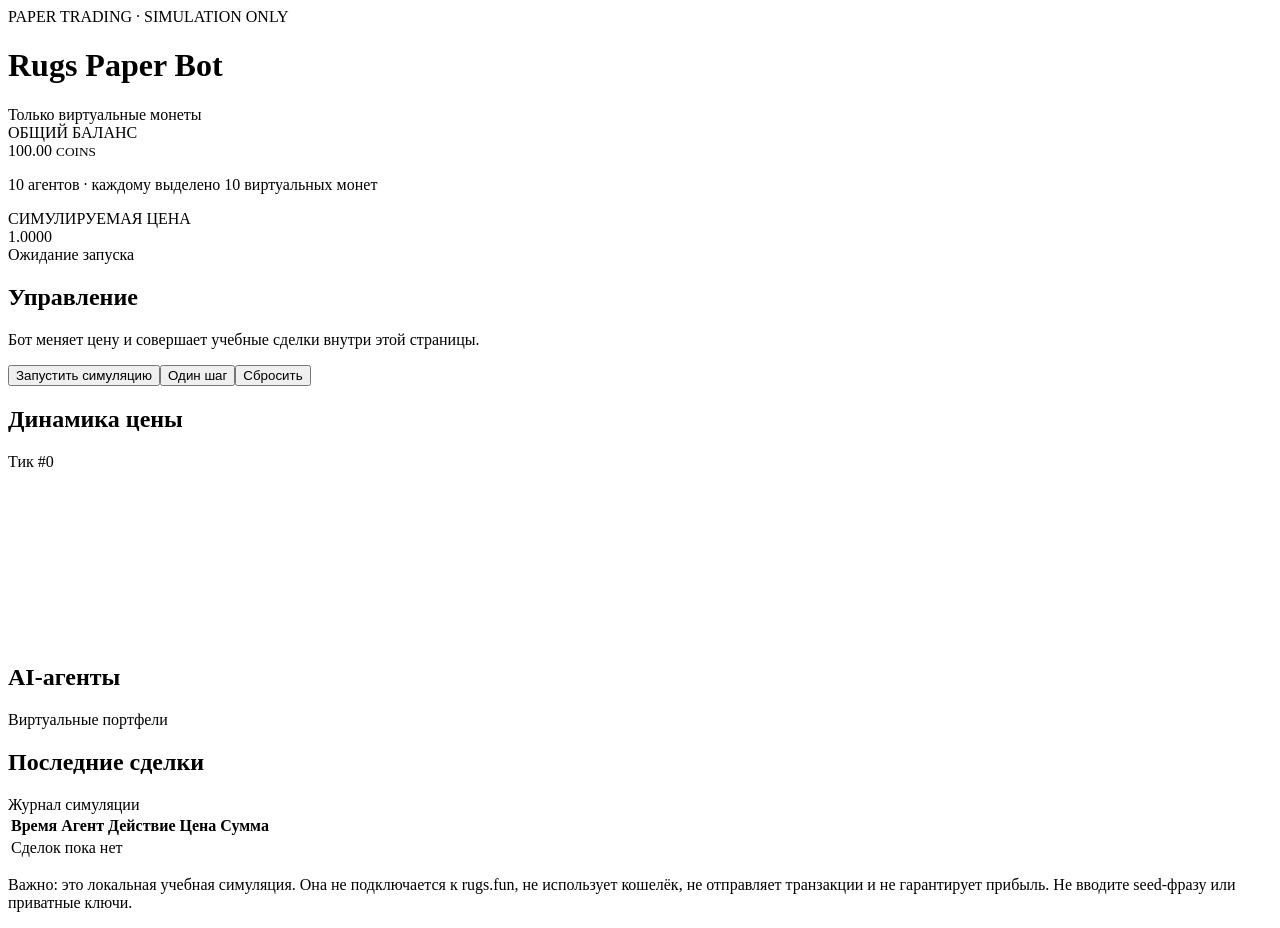
==== rugs-bot/index.html @ bd176bd0 "Add standalone Rugs paper bot interface" ====
<!doctype html>
<html lang="ru">
<head>
<meta charset="utf-8">
<meta name="viewport" content="width=device-width,initial-scale=1">
<meta name="theme-color" content="#10131b">
<title>Rugs Paper Bot — тестовый режим</title>
<link rel="stylesheet" href="style.css">
</head>
<body>
<header class="top">
  <div><div class="eyebrow">PAPER TRADING · SIMULATION ONLY</div><h1>Rugs <span>Paper Bot</span></h1></div>
  <div class="status"><i></i> Только виртуальные монеты</div>
</header>
<main>
  <section class="hero panel">
    <div><div class="eyebrow">ОБЩИЙ БАЛАНС</div><div class="balance" id="totalBalance">100.00 <small>COINS</small></div><p class="muted">10 агентов · каждому выделено 10 виртуальных монет</p></div>
    <div class="priceBox"><div class="eyebrow">СИМУЛИРУЕМАЯ ЦЕНА</div><div class="price" id="price">1.0000</div><div class="muted" id="priceChange">Ожидание запуска</div></div>
  </section>
  <section class="controls panel">
    <div><h2>Управление</h2><p class="muted">Бот меняет цену и совершает учебные сделки внутри этой страницы.</p></div>
    <div class="buttons"><button id="startBtn" class="primary">Запустить симуляцию</button><button id="stepBtn">Один шаг</button><button id="resetBtn" class="danger">Сбросить</button></div>
  </section>
  <section class="panel">
    <div class="sectionHead"><h2>Динамика цены</h2><span class="muted" id="tick">Тик #0</span></div>
    <div class="chartWrap"><canvas id="chart" height="170"></canvas></div>
  </section>
  <section class="panel">
    <div class="sectionHead"><h2>AI-агенты</h2><span class="muted">Виртуальные портфели</span></div>
    <div class="agents" id="agents"></div>
  </section>
  <section class="panel">
    <div class="sectionHead"><h2>Последние сделки</h2><span class="muted">Журнал симуляции</span></div>
    <div class="tableWrap"><table><thead><tr><th>Время</th><th>Агент</th><th>Действие</th><th>Цена</th><th>Сумма</th></tr></thead><tbody id="trades"><tr><td colspan="5" class="muted">Сделок пока нет</td></tr></tbody></table></div>
  </section>
  <p class="disclaimer">Важно: это локальная учебная симуляция. Она не подключается к rugs.fun, не использует кошелёк, не отправляет транзакции и не гарантирует прибыль. Не вводите seed-фразу или приватные ключи.</p>
</main>
<script src="app.js"></script>
</body></html>
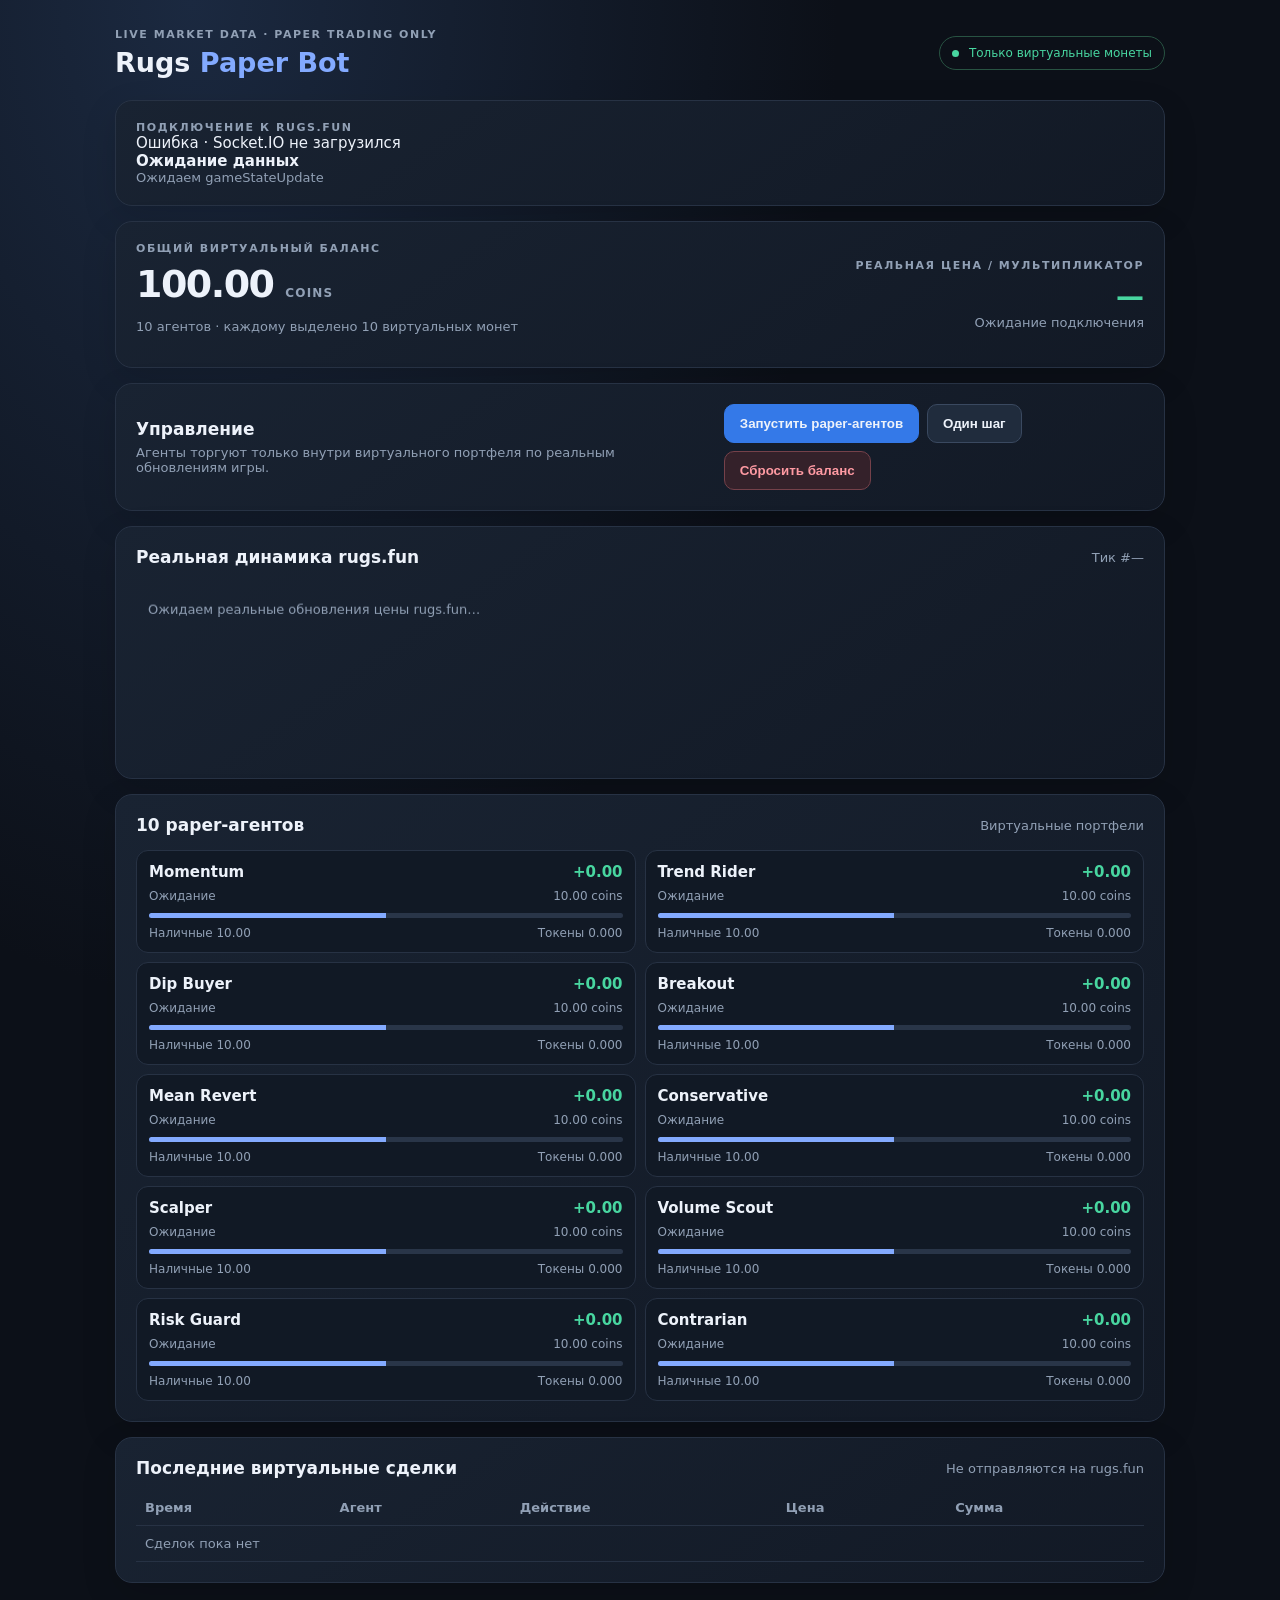
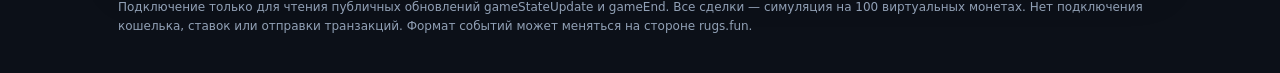
==== commit 96969cbd: "Add live rugs.fun connection status and data display" ====
--- a/rugs-bot/index.html
+++ b/rugs-bot/index.html
@@ -1,39 +1,18 @@
 <!doctype html>
 <html lang="ru">
 <head>
-<meta charset="utf-8">
-<meta name="viewport" content="width=device-width,initial-scale=1">
-<meta name="theme-color" content="#10131b">
-<title>Rugs Paper Bot — тестовый режим</title>
-<link rel="stylesheet" href="style.css">
+<meta charset="utf-8"><meta name="viewport" content="width=device-width,initial-scale=1"><meta name="theme-color" content="#10131b">
+<title>Rugs Paper Bot — live data</title><link rel="stylesheet" href="style.css">
+<script src="https://cdn.socket.io/4.8.1/socket.io.min.js"></script>
 </head>
 <body>
-<header class="top">
-  <div><div class="eyebrow">PAPER TRADING · SIMULATION ONLY</div><h1>Rugs <span>Paper Bot</span></h1></div>
-  <div class="status"><i></i> Только виртуальные монеты</div>
-</header>
+<header class="top"><div><div class="eyebrow">LIVE MARKET DATA · PAPER TRADING ONLY</div><h1>Rugs <span>Paper Bot</span></h1></div><div class="status"><i></i> Только виртуальные монеты</div></header>
 <main>
-  <section class="hero panel">
-    <div><div class="eyebrow">ОБЩИЙ БАЛАНС</div><div class="balance" id="totalBalance">100.00 <small>COINS</small></div><p class="muted">10 агентов · каждому выделено 10 виртуальных монет</p></div>
-    <div class="priceBox"><div class="eyebrow">СИМУЛИРУЕМАЯ ЦЕНА</div><div class="price" id="price">1.0000</div><div class="muted" id="priceChange">Ожидание запуска</div></div>
-  </section>
-  <section class="controls panel">
-    <div><h2>Управление</h2><p class="muted">Бот меняет цену и совершает учебные сделки внутри этой страницы.</p></div>
-    <div class="buttons"><button id="startBtn" class="primary">Запустить симуляцию</button><button id="stepBtn">Один шаг</button><button id="resetBtn" class="danger">Сбросить</button></div>
-  </section>
-  <section class="panel">
-    <div class="sectionHead"><h2>Динамика цены</h2><span class="muted" id="tick">Тик #0</span></div>
-    <div class="chartWrap"><canvas id="chart" height="170"></canvas></div>
-  </section>
-  <section class="panel">
-    <div class="sectionHead"><h2>AI-агенты</h2><span class="muted">Виртуальные портфели</span></div>
-    <div class="agents" id="agents"></div>
-  </section>
-  <section class="panel">
-    <div class="sectionHead"><h2>Последние сделки</h2><span class="muted">Журнал симуляции</span></div>
-    <div class="tableWrap"><table><thead><tr><th>Время</th><th>Агент</th><th>Действие</th><th>Цена</th><th>Сумма</th></tr></thead><tbody id="trades"><tr><td colspan="5" class="muted">Сделок пока нет</td></tr></tbody></table></div>
-  </section>
-  <p class="disclaimer">Важно: это локальная учебная симуляция. Она не подключается к rugs.fun, не использует кошелёк, не отправляет транзакции и не гарантирует прибыль. Не вводите seed-фразу или приватные ключи.</p>
-</main>
-<script src="app.js"></script>
-</body></html>+<section class="panel connectionPanel"><div><div class="eyebrow">ПОДКЛЮЧЕНИЕ К RUGS.FUN</div><div id="connectionStatus" class="connection pending">Подключение…</div></div><div class="roundInfo"><strong id="roundState">Ожидание данных</strong><div id="roundMeta" class="muted">Ожидаем gameStateUpdate</div></div></section>
+<section class="hero panel"><div><div class="eyebrow">ОБЩИЙ ВИРТУАЛЬНЫЙ БАЛАНС</div><div class="balance" id="totalBalance">100.00 <small>COINS</small></div><p class="muted">10 агентов · каждому выделено 10 виртуальных монет</p></div><div class="priceBox"><div class="eyebrow">РЕАЛЬНАЯ ЦЕНА / МУЛЬТИПЛИКАТОР</div><div class="price" id="price">—</div><div class="muted" id="priceChange">Ожидание подключения</div></div></section>
+<section class="controls panel"><div><h2>Управление</h2><p class="muted">Агенты торгуют только внутри виртуального портфеля по реальным обновлениям игры.</p></div><div class="buttons"><button id="startBtn" class="primary">Запустить paper-агентов</button><button id="stepBtn">Один шаг</button><button id="resetBtn" class="danger">Сбросить баланс</button></div></section>
+<section class="panel"><div class="sectionHead"><h2>Реальная динамика rugs.fun</h2><span class="muted" id="tick">Тик #—</span></div><div class="chartWrap"><canvas id="chart" height="170"></canvas></div></section>
+<section class="panel"><div class="sectionHead"><h2>10 paper-агентов</h2><span class="muted">Виртуальные портфели</span></div><div class="agents" id="agents"></div></section>
+<section class="panel"><div class="sectionHead"><h2>Последние виртуальные сделки</h2><span class="muted">Не отправляются на rugs.fun</span></div><div class="tableWrap"><table><thead><tr><th>Время</th><th>Агент</th><th>Действие</th><th>Цена</th><th>Сумма</th></tr></thead><tbody id="trades"><tr><td colspan="5" class="muted">Сделок пока нет</td></tr></tbody></table></div></section>
+<p class="disclaimer">Подключение только для чтения публичных обновлений gameStateUpdate и gameEnd. Все сделки — симуляция на 100 виртуальных монетах. Нет подключения кошелька, ставок или отправки транзакций. Формат событий может меняться на стороне rugs.fun.</p>
+</main><script src="app.js"></script></body></html>
--- a/rugs-bot/style.css
+++ b/rugs-bot/style.css
@@ -0,0 +1 @@
+:root{color-scheme:dark;--bg:#0c1018;--panel:#151c28;--line:#273244;--text:#edf2fa;--muted:#91a0b5;--green:#48d6a0;--red:#ff6f7d;--blue:#83aaff}*{box-sizing:border-box}body{margin:0;background:radial-gradient(ellipse at 15% 0,#1b2940 0,transparent 42%),var(--bg);color:var(--text);font:15px system-ui,-apple-system,Segoe UI,sans-serif}.top,main{width:min(1050px,calc(100% - 32px));margin:auto}.top{display:flex;justify-content:space-between;align-items:center;padding:28px 0 22px;gap:16px}.eyebrow{font-size:11px;letter-spacing:.14em;color:var(--muted);font-weight:700}.top h1{margin:6px 0 0;font-size:27px}.top h1 span{color:var(--blue)}.status{font-size:12px;color:var(--green);border:1px solid #285342;border-radius:99px;padding:9px 12px}.status i{display:inline-block;width:7px;height:7px;border-radius:50%;background:var(--green);margin-right:6px}.panel{background:linear-gradient(145deg,#192332,#121925);border:1px solid var(--line);border-radius:17px;padding:20px;margin-bottom:15px;box-shadow:0 12px 35px #0002}.hero{display:flex;justify-content:space-between;gap:20px;align-items:center}.balance{font-size:38px;font-weight:750;letter-spacing:-.04em;margin-top:7px}.balance small{font-size:12px;color:var(--muted);letter-spacing:.1em}.priceBox{text-align:right}.price{font-size:28px;font-weight:700;color:var(--green);margin:8px 0 2px}.muted{color:var(--muted);font-size:13px}.controls,.sectionHead{display:flex;justify-content:space-between;align-items:center;gap:16px}.controls h2,.sectionHead h2{margin:0;font-size:17px}.controls p{margin:6px 0 0}.buttons{display:flex;flex-wrap:wrap;gap:8px}button{border:1px solid #3a4960;background:#202c3d;color:var(--text);padding:11px 15px;border-radius:10px;font-weight:650;cursor:pointer}button:hover{filter:brightness(1.15)}button:disabled{opacity:.5;cursor:not-allowed}.primary{background:#3479e8;border-color:#3479e8}.danger{color:#ff9aa3;border-color:#75414a;background:#34212a}.chartWrap{margin-top:16px;height:175px}canvas{width:100%;height:100%;display:block}.agents{display:grid;grid-template-columns:repeat(2,minmax(0,1fr));gap:9px;margin-top:15px}.agent{border:1px solid var(--line);background:#111925;border-radius:12px;padding:12px}.agentTop{display:flex;justify-content:space-between;gap:10px;font-weight:650}.agentMeta{display:flex;justify-content:space-between;color:var(--muted);font-size:12px;margin-top:8px}.bar{height:5px;background:#293548;border-radius:8px;margin-top:10px;overflow:hidden}.bar span{display:block;height:100%;background:var(--blue)}.positive{color:var(--green)}.negative{color:var(--red)}.tableWrap{overflow-x:auto;margin-top:12px}table{width:100%;border-collapse:collapse;white-space:nowrap;font-size:13px}th,td{text-align:left;padding:10px 9px;border-bottom:1px solid var(--line)}th{color:var(--muted);font-weight:600}.disclaimer{font-size:12px;line-height:1.6;color:var(--muted);padding:0 3px 25px}@media(max-width:650px){.top{align-items:flex-start;flex-direction:column}.hero{align-items:flex-start;flex-direction:column}.priceBox{text-align:left}.controls,.sectionHead{align-items:flex-start;flex-direction:column}.buttons{width:100%}.buttons button{flex:1}.agents{grid-template-columns:1fr}.balance{font-size:34px}}
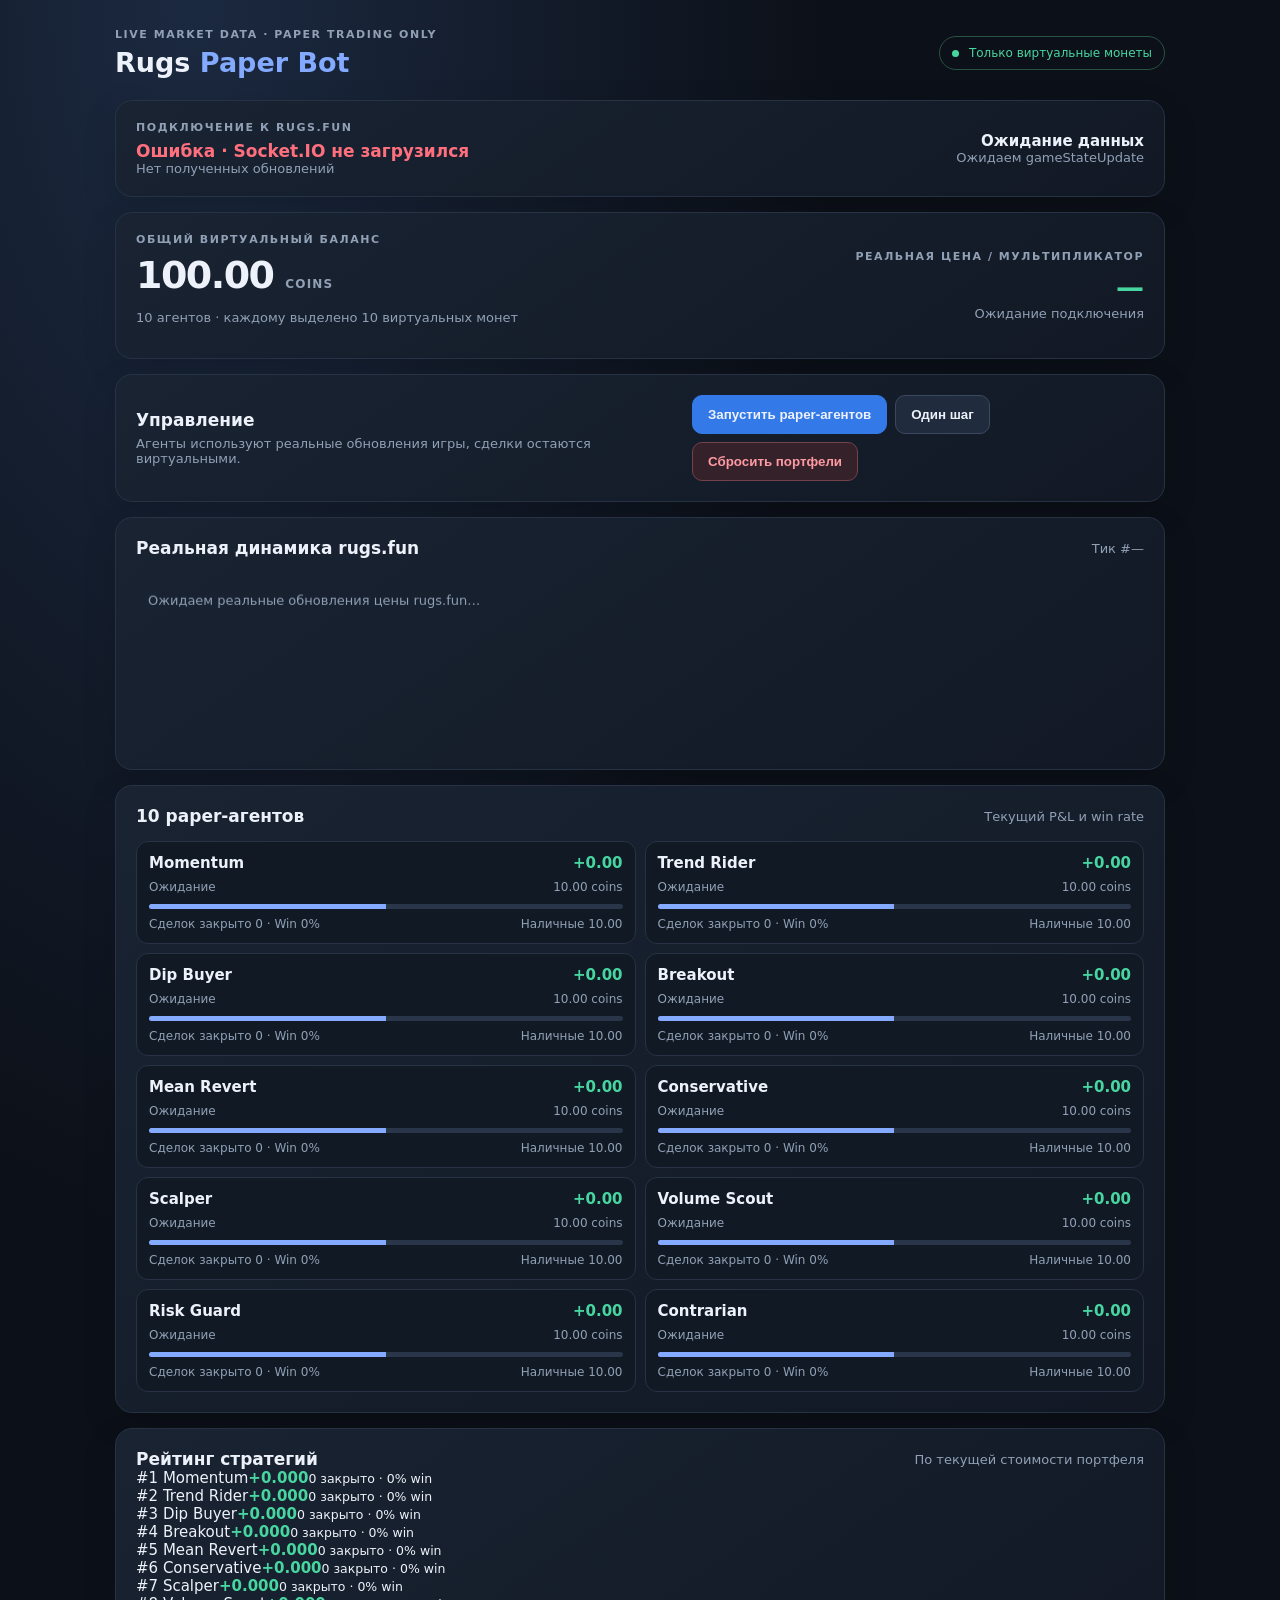
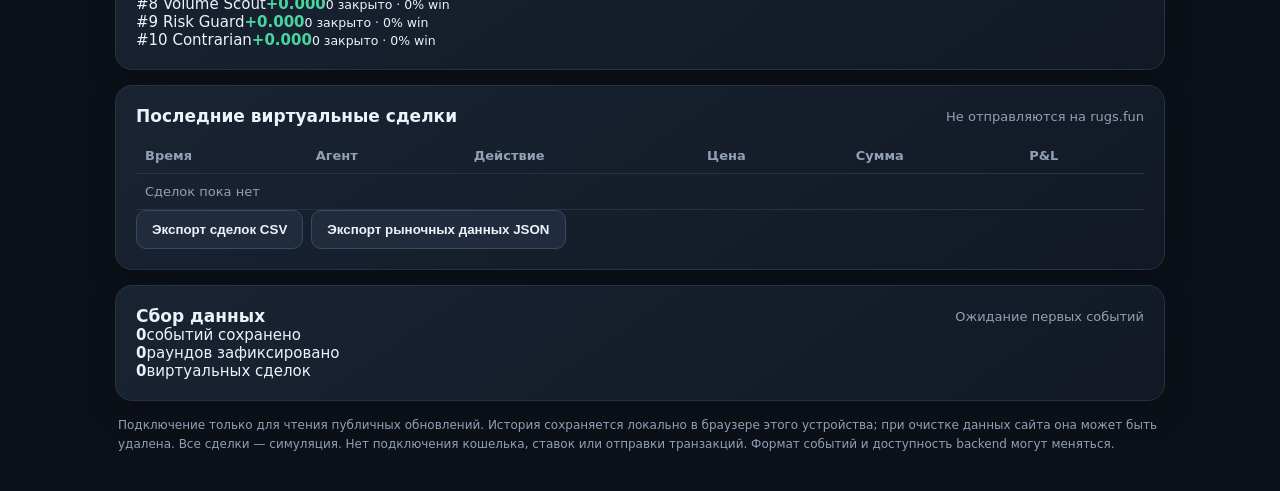
==== commit ed6facdc: "Add market data history and paper strategy analytics UI" ====
--- a/rugs-bot/index.html
+++ b/rugs-bot/index.html
@@ -1,18 +1,14 @@
 <!doctype html>
-<html lang="ru">
-<head>
-<meta charset="utf-8"><meta name="viewport" content="width=device-width,initial-scale=1"><meta name="theme-color" content="#10131b">
-<title>Rugs Paper Bot — live data</title><link rel="stylesheet" href="style.css">
-<script src="https://cdn.socket.io/4.8.1/socket.io.min.js"></script>
-</head>
-<body>
-<header class="top"><div><div class="eyebrow">LIVE MARKET DATA · PAPER TRADING ONLY</div><h1>Rugs <span>Paper Bot</span></h1></div><div class="status"><i></i> Только виртуальные монеты</div></header>
+<html lang="ru"><head><meta charset="utf-8"><meta name="viewport" content="width=device-width,initial-scale=1"><meta name="theme-color" content="#10131b"><title>Rugs Paper Bot — live data</title><link rel="stylesheet" href="style.css"><script src="https://cdn.socket.io/4.8.1/socket.io.min.js"></script></head>
+<body><header class="top"><div><div class="eyebrow">LIVE MARKET DATA · PAPER TRADING ONLY</div><h1>Rugs <span>Paper Bot</span></h1></div><div class="status"><i></i> Только виртуальные монеты</div></header>
 <main>
-<section class="panel connectionPanel"><div><div class="eyebrow">ПОДКЛЮЧЕНИЕ К RUGS.FUN</div><div id="connectionStatus" class="connection pending">Подключение…</div></div><div class="roundInfo"><strong id="roundState">Ожидание данных</strong><div id="roundMeta" class="muted">Ожидаем gameStateUpdate</div></div></section>
+<section class="panel connectionPanel"><div><div class="eyebrow">ПОДКЛЮЧЕНИЕ К RUGS.FUN</div><div id="connectionStatus" class="connection pending">Подключение…</div><div id="lastUpdate" class="muted">Нет полученных обновлений</div></div><div class="roundInfo"><strong id="roundState">Ожидание данных</strong><div id="roundMeta" class="muted">Ожидаем gameStateUpdate</div></div></section>
 <section class="hero panel"><div><div class="eyebrow">ОБЩИЙ ВИРТУАЛЬНЫЙ БАЛАНС</div><div class="balance" id="totalBalance">100.00 <small>COINS</small></div><p class="muted">10 агентов · каждому выделено 10 виртуальных монет</p></div><div class="priceBox"><div class="eyebrow">РЕАЛЬНАЯ ЦЕНА / МУЛЬТИПЛИКАТОР</div><div class="price" id="price">—</div><div class="muted" id="priceChange">Ожидание подключения</div></div></section>
-<section class="controls panel"><div><h2>Управление</h2><p class="muted">Агенты торгуют только внутри виртуального портфеля по реальным обновлениям игры.</p></div><div class="buttons"><button id="startBtn" class="primary">Запустить paper-агентов</button><button id="stepBtn">Один шаг</button><button id="resetBtn" class="danger">Сбросить баланс</button></div></section>
+<section class="controls panel"><div><h2>Управление</h2><p class="muted">Агенты используют реальные обновления игры, сделки остаются виртуальными.</p></div><div class="buttons"><button id="startBtn" class="primary">Запустить paper-агентов</button><button id="stepBtn">Один шаг</button><button id="resetBtn" class="danger">Сбросить портфели</button></div></section>
 <section class="panel"><div class="sectionHead"><h2>Реальная динамика rugs.fun</h2><span class="muted" id="tick">Тик #—</span></div><div class="chartWrap"><canvas id="chart" height="170"></canvas></div></section>
-<section class="panel"><div class="sectionHead"><h2>10 paper-агентов</h2><span class="muted">Виртуальные портфели</span></div><div class="agents" id="agents"></div></section>
-<section class="panel"><div class="sectionHead"><h2>Последние виртуальные сделки</h2><span class="muted">Не отправляются на rugs.fun</span></div><div class="tableWrap"><table><thead><tr><th>Время</th><th>Агент</th><th>Действие</th><th>Цена</th><th>Сумма</th></tr></thead><tbody id="trades"><tr><td colspan="5" class="muted">Сделок пока нет</td></tr></tbody></table></div></section>
-<p class="disclaimer">Подключение только для чтения публичных обновлений gameStateUpdate и gameEnd. Все сделки — симуляция на 100 виртуальных монетах. Нет подключения кошелька, ставок или отправки транзакций. Формат событий может меняться на стороне rugs.fun.</p>
+<section class="panel"><div class="sectionHead"><h2>10 paper-агентов</h2><span class="muted">Текущий P&amp;L и win rate</span></div><div class="agents" id="agents"></div></section>
+<section class="panel"><div class="sectionHead"><h2>Рейтинг стратегий</h2><span class="muted">По текущей стоимости портфеля</span></div><div id="ranking" class="ranking"></div></section>
+<section class="panel"><div class="sectionHead"><h2>Последние виртуальные сделки</h2><span class="muted">Не отправляются на rugs.fun</span></div><div class="tableWrap"><table><thead><tr><th>Время</th><th>Агент</th><th>Действие</th><th>Цена</th><th>Сумма</th><th>P&amp;L</th></tr></thead><tbody id="trades"><tr><td colspan="6" class="muted">Сделок пока нет</td></tr></tbody></table></div><div class="buttons exportButtons"><button id="exportTrades">Экспорт сделок CSV</button><button id="exportMarket">Экспорт рыночных данных JSON</button></div></section>
+<section class="panel dataPanel"><div class="sectionHead"><h2>Сбор данных</h2><span id="dataStatus" class="muted">Ожидание</span></div><div class="statsGrid"><div><strong id="eventsCount">0</strong><span>событий сохранено</span></div><div><strong id="roundsCount">0</strong><span>раундов зафиксировано</span></div><div><strong id="savedCount">0</strong><span>виртуальных сделок</span></div></div></section>
+<p class="disclaimer">Подключение только для чтения публичных обновлений. История сохраняется локально в браузере этого устройства; при очистке данных сайта она может быть удалена. Все сделки — симуляция. Нет подключения кошелька, ставок или отправки транзакций. Формат событий и доступность backend могут меняться.</p>
 </main><script src="app.js"></script></body></html>
--- a/rugs-bot/style.css
+++ b/rugs-bot/style.css
@@ -1 +1 @@
-:root{color-scheme:dark;--bg:#0c1018;--panel:#151c28;--line:#273244;--text:#edf2fa;--muted:#91a0b5;--green:#48d6a0;--red:#ff6f7d;--blue:#83aaff}*{box-sizing:border-box}body{margin:0;background:radial-gradient(ellipse at 15% 0,#1b2940 0,transparent 42%),var(--bg);color:var(--text);font:15px system-ui,-apple-system,Segoe UI,sans-serif}.top,main{width:min(1050px,calc(100% - 32px));margin:auto}.top{display:flex;justify-content:space-between;align-items:center;padding:28px 0 22px;gap:16px}.eyebrow{font-size:11px;letter-spacing:.14em;color:var(--muted);font-weight:700}.top h1{margin:6px 0 0;font-size:27px}.top h1 span{color:var(--blue)}.status{font-size:12px;color:var(--green);border:1px solid #285342;border-radius:99px;padding:9px 12px}.status i{display:inline-block;width:7px;height:7px;border-radius:50%;background:var(--green);margin-right:6px}.panel{background:linear-gradient(145deg,#192332,#121925);border:1px solid var(--line);border-radius:17px;padding:20px;margin-bottom:15px;box-shadow:0 12px 35px #0002}.hero{display:flex;justify-content:space-between;gap:20px;align-items:center}.balance{font-size:38px;font-weight:750;letter-spacing:-.04em;margin-top:7px}.balance small{font-size:12px;color:var(--muted);letter-spacing:.1em}.priceBox{text-align:right}.price{font-size:28px;font-weight:700;color:var(--green);margin:8px 0 2px}.muted{color:var(--muted);font-size:13px}.controls,.sectionHead{display:flex;justify-content:space-between;align-items:center;gap:16px}.controls h2,.sectionHead h2{margin:0;font-size:17px}.controls p{margin:6px 0 0}.buttons{display:flex;flex-wrap:wrap;gap:8px}button{border:1px solid #3a4960;background:#202c3d;color:var(--text);padding:11px 15px;border-radius:10px;font-weight:650;cursor:pointer}button:hover{filter:brightness(1.15)}button:disabled{opacity:.5;cursor:not-allowed}.primary{background:#3479e8;border-color:#3479e8}.danger{color:#ff9aa3;border-color:#75414a;background:#34212a}.chartWrap{margin-top:16px;height:175px}canvas{width:100%;height:100%;display:block}.agents{display:grid;grid-template-columns:repeat(2,minmax(0,1fr));gap:9px;margin-top:15px}.agent{border:1px solid var(--line);background:#111925;border-radius:12px;padding:12px}.agentTop{display:flex;justify-content:space-between;gap:10px;font-weight:650}.agentMeta{display:flex;justify-content:space-between;color:var(--muted);font-size:12px;margin-top:8px}.bar{height:5px;background:#293548;border-radius:8px;margin-top:10px;overflow:hidden}.bar span{display:block;height:100%;background:var(--blue)}.positive{color:var(--green)}.negative{color:var(--red)}.tableWrap{overflow-x:auto;margin-top:12px}table{width:100%;border-collapse:collapse;white-space:nowrap;font-size:13px}th,td{text-align:left;padding:10px 9px;border-bottom:1px solid var(--line)}th{color:var(--muted);font-weight:600}.disclaimer{font-size:12px;line-height:1.6;color:var(--muted);padding:0 3px 25px}@media(max-width:650px){.top{align-items:flex-start;flex-direction:column}.hero{align-items:flex-start;flex-direction:column}.priceBox{text-align:left}.controls,.sectionHead{align-items:flex-start;flex-direction:column}.buttons{width:100%}.buttons button{flex:1}.agents{grid-template-columns:1fr}.balance{font-size:34px}}+:root{color-scheme:dark;--bg:#0c1018;--panel:#151c28;--line:#273244;--text:#edf2fa;--muted:#91a0b5;--green:#48d6a0;--red:#ff6f7d;--blue:#83aaff}*{box-sizing:border-box}body{margin:0;background:radial-gradient(ellipse at 15% 0,#1b2940 0,transparent 42%),var(--bg);color:var(--text);font:15px system-ui,-apple-system,Segoe UI,sans-serif}.top,main{width:min(1050px,calc(100% - 32px));margin:auto}.top{display:flex;justify-content:space-between;align-items:center;padding:28px 0 22px;gap:16px}.eyebrow{font-size:11px;letter-spacing:.14em;color:var(--muted);font-weight:700}.top h1{margin:6px 0 0;font-size:27px}.top h1 span{color:var(--blue)}.status{font-size:12px;color:var(--green);border:1px solid #285342;border-radius:99px;padding:9px 12px}.status i{display:inline-block;width:7px;height:7px;border-radius:50%;background:var(--green);margin-right:6px}.panel{background:linear-gradient(145deg,#192332,#121925);border:1px solid var(--line);border-radius:17px;padding:20px;margin-bottom:15px;box-shadow:0 12px 35px #0002}.connectionPanel,.hero,.controls,.sectionHead{display:flex;justify-content:space-between;align-items:center;gap:16px}.connection{font-size:17px;font-weight:750;margin-top:7px}.connection.online{color:var(--green)}.connection.offline{color:var(--red)}.connection.pending{color:#f2c879}.roundInfo{text-align:right}.balance{font-size:38px;font-weight:750;letter-spacing:-.04em;margin-top:7px}.balance small{font-size:12px;color:var(--muted);letter-spacing:.1em}.priceBox{text-align:right}.price{font-size:28px;font-weight:700;color:var(--green);margin:8px 0 2px}.muted{color:var(--muted);font-size:13px}.controls h2,.sectionHead h2{margin:0;font-size:17px}.controls p{margin:6px 0 0}.buttons{display:flex;flex-wrap:wrap;gap:8px}button{border:1px solid #3a4960;background:#202c3d;color:var(--text);padding:11px 15px;border-radius:10px;font-weight:650;cursor:pointer}button:hover{filter:brightness(1.15)}.primary{background:#3479e8;border-color:#3479e8}.danger{color:#ff9aa3;border-color:#75414a;background:#34212a}.chartWrap{margin-top:16px;height:175px}canvas{width:100%;height:100%;display:block}.agents{display:grid;grid-template-columns:repeat(2,minmax(0,1fr));gap:9px;margin-top:15px}.agent{border:1px solid var(--line);background:#111925;border-radius:12px;padding:12px}.agentTop{display:flex;justify-content:space-between;gap:10px;font-weight:650}.agentMeta{display:flex;justify-content:space-between;color:var(--muted);font-size:12px;margin-top:8px}.bar{height:5px;background:#293548;border-radius:8px;margin-top:10px;overflow:hidden}.bar span{display:block;height:100%;background:var(--blue)}.positive{color:var(--green)}.negative{color:var(--red)}.tableWrap{overflow-x:auto;margin-top:12px}table{width:100%;border-collapse:collapse;white-space:nowrap;font-size:13px}th,td{text-align:left;padding:10px 9px;border-bottom:1px solid var(--line)}th{color:var(--muted);font-weight:600}.disclaimer{font-size:12px;line-height:1.6;color:var(--muted);padding:0 3px 25px}@media(max-width:650px){.top{align-items:flex-start;flex-direction:column}.hero,.controls,.connectionPanel,.sectionHead{align-items:flex-start;flex-direction:column}.roundInfo,.priceBox{text-align:left}.buttons{width:100%}.buttons button{flex:1}.agents{grid-template-columns:1fr}.balance{font-size:34px}}
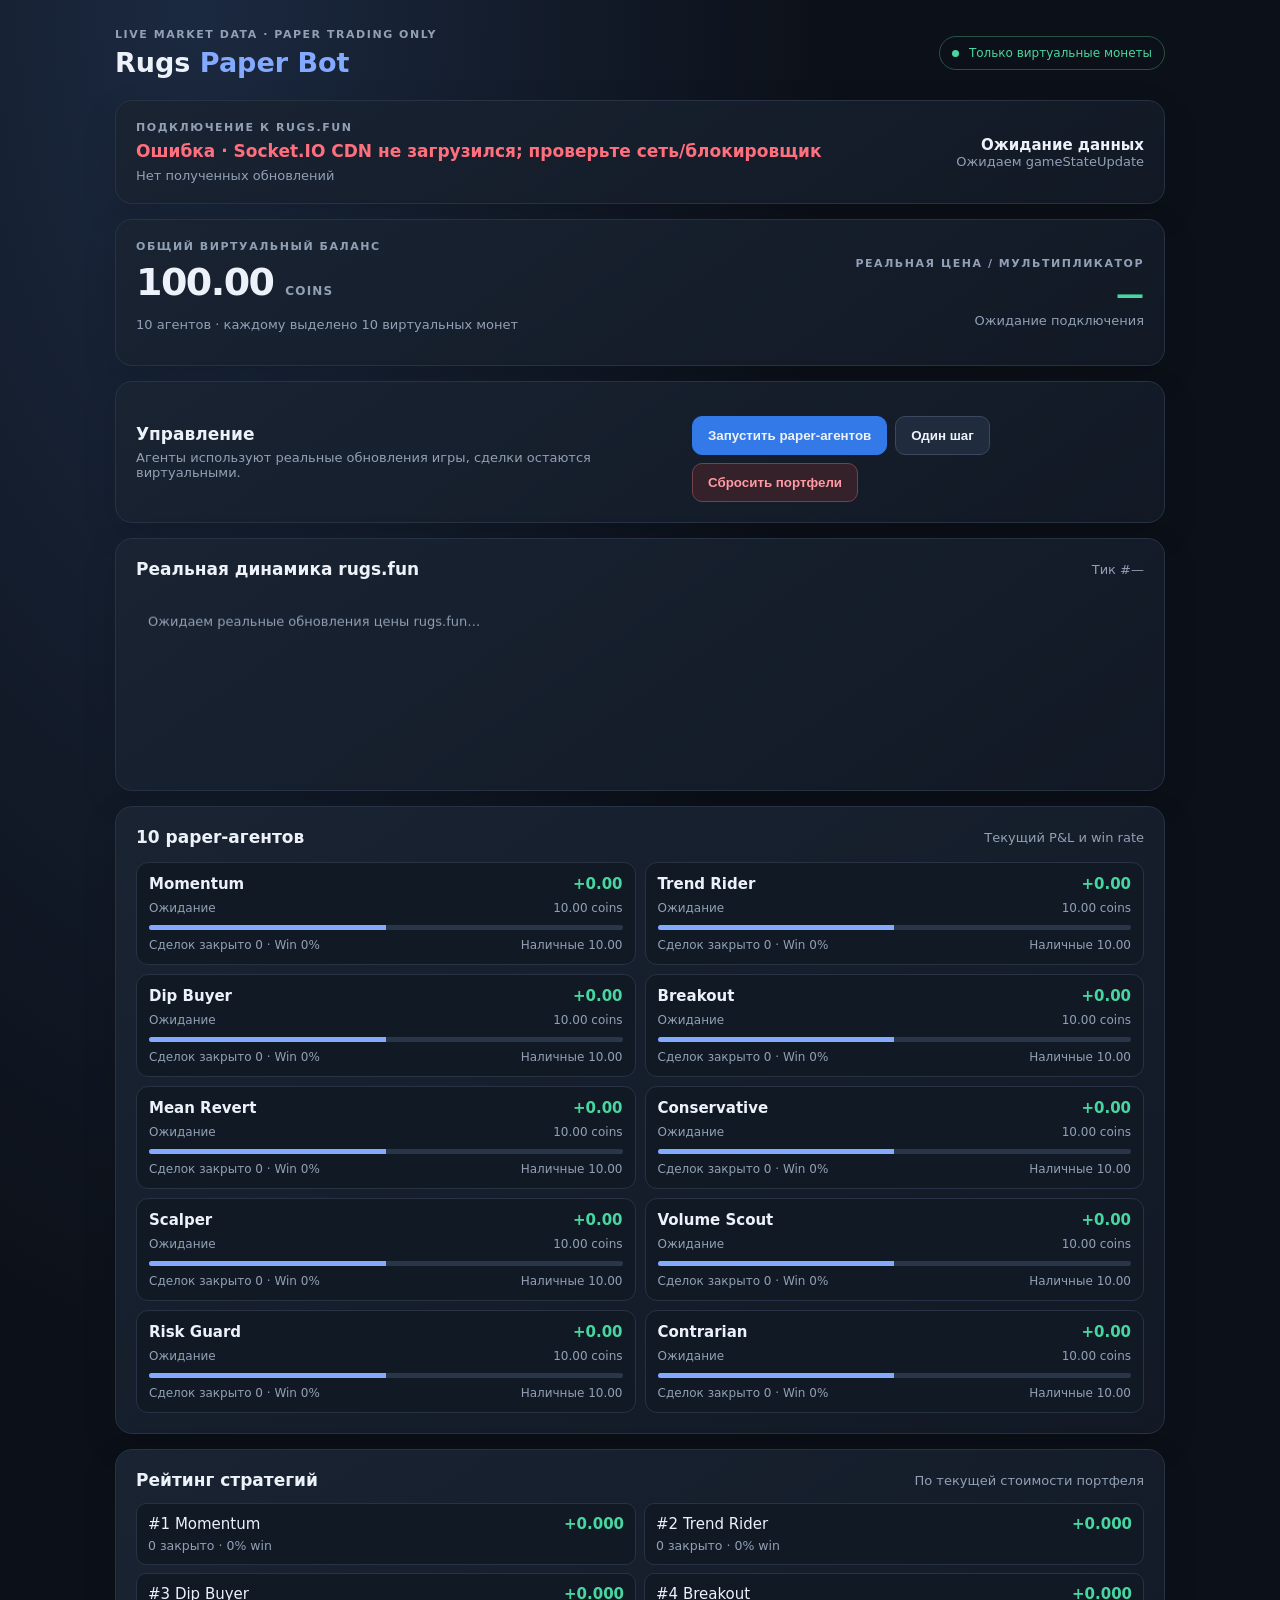
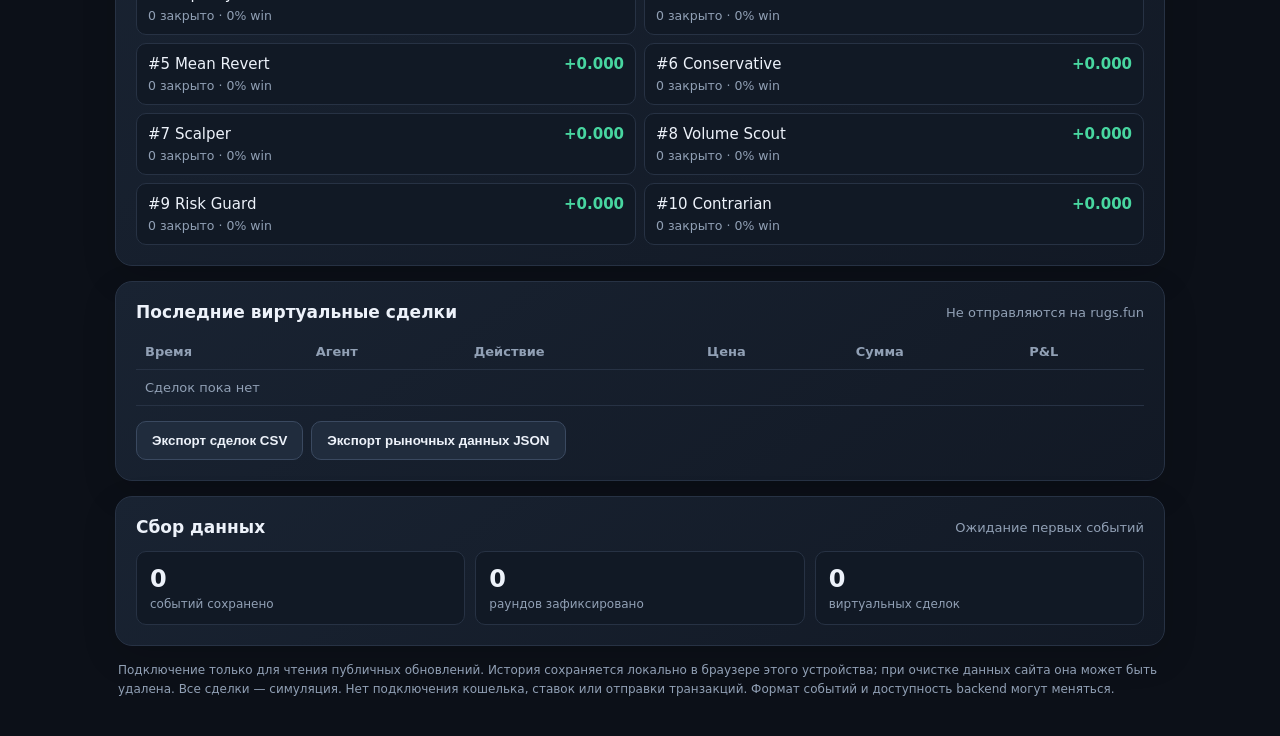
==== commit a619861e: "Bust cached Rugs bot assets and align Socket.IO client" ====
--- a/rugs-bot/index.html
+++ b/rugs-bot/index.html
@@ -1,5 +1,5 @@
 <!doctype html>
-<html lang="ru"><head><meta charset="utf-8"><meta name="viewport" content="width=device-width,initial-scale=1"><meta name="theme-color" content="#10131b"><title>Rugs Paper Bot — live data</title><link rel="stylesheet" href="style.css"><script src="https://cdn.socket.io/4.8.1/socket.io.min.js"></script></head>
+<html lang="ru"><head><meta charset="utf-8"><meta name="viewport" content="width=device-width,initial-scale=1"><meta name="theme-color" content="#10131b"><title>Rugs Paper Bot — live data</title><link rel="stylesheet" href="style.css"><script src="https://cdn.socket.io/4.7.4/socket.io.min.js"></script></head>
 <body><header class="top"><div><div class="eyebrow">LIVE MARKET DATA · PAPER TRADING ONLY</div><h1>Rugs <span>Paper Bot</span></h1></div><div class="status"><i></i> Только виртуальные монеты</div></header>
 <main>
 <section class="panel connectionPanel"><div><div class="eyebrow">ПОДКЛЮЧЕНИЕ К RUGS.FUN</div><div id="connectionStatus" class="connection pending">Подключение…</div><div id="lastUpdate" class="muted">Нет полученных обновлений</div></div><div class="roundInfo"><strong id="roundState">Ожидание данных</strong><div id="roundMeta" class="muted">Ожидаем gameStateUpdate</div></div></section>
@@ -11,4 +11,4 @@
 <section class="panel"><div class="sectionHead"><h2>Последние виртуальные сделки</h2><span class="muted">Не отправляются на rugs.fun</span></div><div class="tableWrap"><table><thead><tr><th>Время</th><th>Агент</th><th>Действие</th><th>Цена</th><th>Сумма</th><th>P&amp;L</th></tr></thead><tbody id="trades"><tr><td colspan="6" class="muted">Сделок пока нет</td></tr></tbody></table></div><div class="buttons exportButtons"><button id="exportTrades">Экспорт сделок CSV</button><button id="exportMarket">Экспорт рыночных данных JSON</button></div></section>
 <section class="panel dataPanel"><div class="sectionHead"><h2>Сбор данных</h2><span id="dataStatus" class="muted">Ожидание</span></div><div class="statsGrid"><div><strong id="eventsCount">0</strong><span>событий сохранено</span></div><div><strong id="roundsCount">0</strong><span>раундов зафиксировано</span></div><div><strong id="savedCount">0</strong><span>виртуальных сделок</span></div></div></section>
 <p class="disclaimer">Подключение только для чтения публичных обновлений. История сохраняется локально в браузере этого устройства; при очистке данных сайта она может быть удалена. Все сделки — симуляция. Нет подключения кошелька, ставок или отправки транзакций. Формат событий и доступность backend могут меняться.</p>
-</main><script src="app.js"></script></body></html>+</main><script src="app.js?v=b39582e"></script></body></html>
--- a/rugs-bot/style.css
+++ b/rugs-bot/style.css
@@ -1 +1 @@
-:root{color-scheme:dark;--bg:#0c1018;--panel:#151c28;--line:#273244;--text:#edf2fa;--muted:#91a0b5;--green:#48d6a0;--red:#ff6f7d;--blue:#83aaff}*{box-sizing:border-box}body{margin:0;background:radial-gradient(ellipse at 15% 0,#1b2940 0,transparent 42%),var(--bg);color:var(--text);font:15px system-ui,-apple-system,Segoe UI,sans-serif}.top,main{width:min(1050px,calc(100% - 32px));margin:auto}.top{display:flex;justify-content:space-between;align-items:center;padding:28px 0 22px;gap:16px}.eyebrow{font-size:11px;letter-spacing:.14em;color:var(--muted);font-weight:700}.top h1{margin:6px 0 0;font-size:27px}.top h1 span{color:var(--blue)}.status{font-size:12px;color:var(--green);border:1px solid #285342;border-radius:99px;padding:9px 12px}.status i{display:inline-block;width:7px;height:7px;border-radius:50%;background:var(--green);margin-right:6px}.panel{background:linear-gradient(145deg,#192332,#121925);border:1px solid var(--line);border-radius:17px;padding:20px;margin-bottom:15px;box-shadow:0 12px 35px #0002}.connectionPanel,.hero,.controls,.sectionHead{display:flex;justify-content:space-between;align-items:center;gap:16px}.connection{font-size:17px;font-weight:750;margin-top:7px}.connection.online{color:var(--green)}.connection.offline{color:var(--red)}.connection.pending{color:#f2c879}.roundInfo{text-align:right}.balance{font-size:38px;font-weight:750;letter-spacing:-.04em;margin-top:7px}.balance small{font-size:12px;color:var(--muted);letter-spacing:.1em}.priceBox{text-align:right}.price{font-size:28px;font-weight:700;color:var(--green);margin:8px 0 2px}.muted{color:var(--muted);font-size:13px}.controls h2,.sectionHead h2{margin:0;font-size:17px}.controls p{margin:6px 0 0}.buttons{display:flex;flex-wrap:wrap;gap:8px}button{border:1px solid #3a4960;background:#202c3d;color:var(--text);padding:11px 15px;border-radius:10px;font-weight:650;cursor:pointer}button:hover{filter:brightness(1.15)}.primary{background:#3479e8;border-color:#3479e8}.danger{color:#ff9aa3;border-color:#75414a;background:#34212a}.chartWrap{margin-top:16px;height:175px}canvas{width:100%;height:100%;display:block}.agents{display:grid;grid-template-columns:repeat(2,minmax(0,1fr));gap:9px;margin-top:15px}.agent{border:1px solid var(--line);background:#111925;border-radius:12px;padding:12px}.agentTop{display:flex;justify-content:space-between;gap:10px;font-weight:650}.agentMeta{display:flex;justify-content:space-between;color:var(--muted);font-size:12px;margin-top:8px}.bar{height:5px;background:#293548;border-radius:8px;margin-top:10px;overflow:hidden}.bar span{display:block;height:100%;background:var(--blue)}.positive{color:var(--green)}.negative{color:var(--red)}.tableWrap{overflow-x:auto;margin-top:12px}table{width:100%;border-collapse:collapse;white-space:nowrap;font-size:13px}th,td{text-align:left;padding:10px 9px;border-bottom:1px solid var(--line)}th{color:var(--muted);font-weight:600}.disclaimer{font-size:12px;line-height:1.6;color:var(--muted);padding:0 3px 25px}@media(max-width:650px){.top{align-items:flex-start;flex-direction:column}.hero,.controls,.connectionPanel,.sectionHead{align-items:flex-start;flex-direction:column}.roundInfo,.priceBox{text-align:left}.buttons{width:100%}.buttons button{flex:1}.agents{grid-template-columns:1fr}.balance{font-size:34px}}+:root{color-scheme:dark;--bg:#0c1018;--panel:#151c28;--line:#273244;--text:#edf2fa;--muted:#91a0b5;--green:#48d6a0;--red:#ff6f7d;--blue:#83aaff}*{box-sizing:border-box}body{margin:0;background:radial-gradient(ellipse at 15% 0,#1b2940 0,transparent 42%),var(--bg);color:var(--text);font:15px system-ui,-apple-system,Segoe UI,sans-serif}.top,main{width:min(1050px,calc(100% - 32px));margin:auto}.top{display:flex;justify-content:space-between;align-items:center;padding:28px 0 22px;gap:16px}.eyebrow{font-size:11px;letter-spacing:.14em;color:var(--muted);font-weight:700}.top h1{margin:6px 0 0;font-size:27px}.top h1 span{color:var(--blue)}.status{font-size:12px;color:var(--green);border:1px solid #285342;border-radius:99px;padding:9px 12px}.status i{display:inline-block;width:7px;height:7px;border-radius:50%;background:var(--green);margin-right:6px}.panel{background:linear-gradient(145deg,#192332,#121925);border:1px solid var(--line);border-radius:17px;padding:20px;margin-bottom:15px;box-shadow:0 12px 35px #0002}.connectionPanel,.hero,.controls,.sectionHead{display:flex;justify-content:space-between;align-items:center;gap:16px}.connection{font-size:17px;font-weight:750;margin:7px 0}.connection.online{color:var(--green)}.connection.offline{color:var(--red)}.connection.pending{color:#f2c879}.roundInfo{text-align:right}.balance{font-size:38px;font-weight:750;letter-spacing:-.04em;margin-top:7px}.balance small{font-size:12px;color:var(--muted);letter-spacing:.1em}.priceBox{text-align:right}.price{font-size:28px;font-weight:700;color:var(--green);margin:8px 0 2px}.muted{color:var(--muted);font-size:13px}.controls h2,.sectionHead h2{margin:0;font-size:17px}.controls p{margin:6px 0 0}.buttons{display:flex;flex-wrap:wrap;gap:8px;margin-top:14px}button{border:1px solid #3a4960;background:#202c3d;color:var(--text);padding:11px 15px;border-radius:10px;font-weight:650;cursor:pointer}button:hover{filter:brightness(1.15)}.primary{background:#3479e8;border-color:#3479e8}.danger{color:#ff9aa3;border-color:#75414a;background:#34212a}.chartWrap{margin-top:16px;height:175px}canvas{width:100%;height:100%;display:block}.agents{display:grid;grid-template-columns:repeat(2,minmax(0,1fr));gap:9px;margin-top:15px}.agent{border:1px solid var(--line);background:#111925;border-radius:12px;padding:12px}.agentTop{display:flex;justify-content:space-between;gap:10px;font-weight:650}.agentMeta{display:flex;justify-content:space-between;gap:8px;color:var(--muted);font-size:12px;margin-top:8px}.bar{height:5px;background:#293548;border-radius:8px;margin-top:10px;overflow:hidden}.bar span{display:block;height:100%;background:var(--blue)}.positive{color:var(--green)}.negative{color:var(--red)}.tableWrap{overflow-x:auto;margin-top:12px}table{width:100%;border-collapse:collapse;white-space:nowrap;font-size:13px}th,td{text-align:left;padding:10px 9px;border-bottom:1px solid var(--line)}th{color:var(--muted);font-weight:600}.ranking{display:grid;grid-template-columns:repeat(2,minmax(0,1fr));gap:8px;margin-top:13px}.rankRow{display:grid;grid-template-columns:1fr auto;gap:5px 10px;padding:11px;background:#111925;border:1px solid var(--line);border-radius:10px}.rankRow small{grid-column:1/-1;color:var(--muted)}.statsGrid{display:grid;grid-template-columns:repeat(3,1fr);gap:10px;margin-top:14px}.statsGrid div{display:flex;flex-direction:column;gap:4px;padding:13px;background:#111925;border:1px solid var(--line);border-radius:10px}.statsGrid strong{font-size:24px}.statsGrid span{font-size:12px;color:var(--muted)}.disclaimer{font-size:12px;line-height:1.6;color:var(--muted);padding:0 3px 25px}.exportButtons{margin-top:15px}@media(max-width:650px){.top{align-items:flex-start;flex-direction:column}.hero,.controls,.connectionPanel,.sectionHead{align-items:flex-start;flex-direction:column}.roundInfo,.priceBox{text-align:left}.buttons{width:100%}.buttons button{flex:1}.agents,.ranking{grid-template-columns:1fr}.balance{font-size:34px}.statsGrid{grid-template-columns:1fr 1fr}}
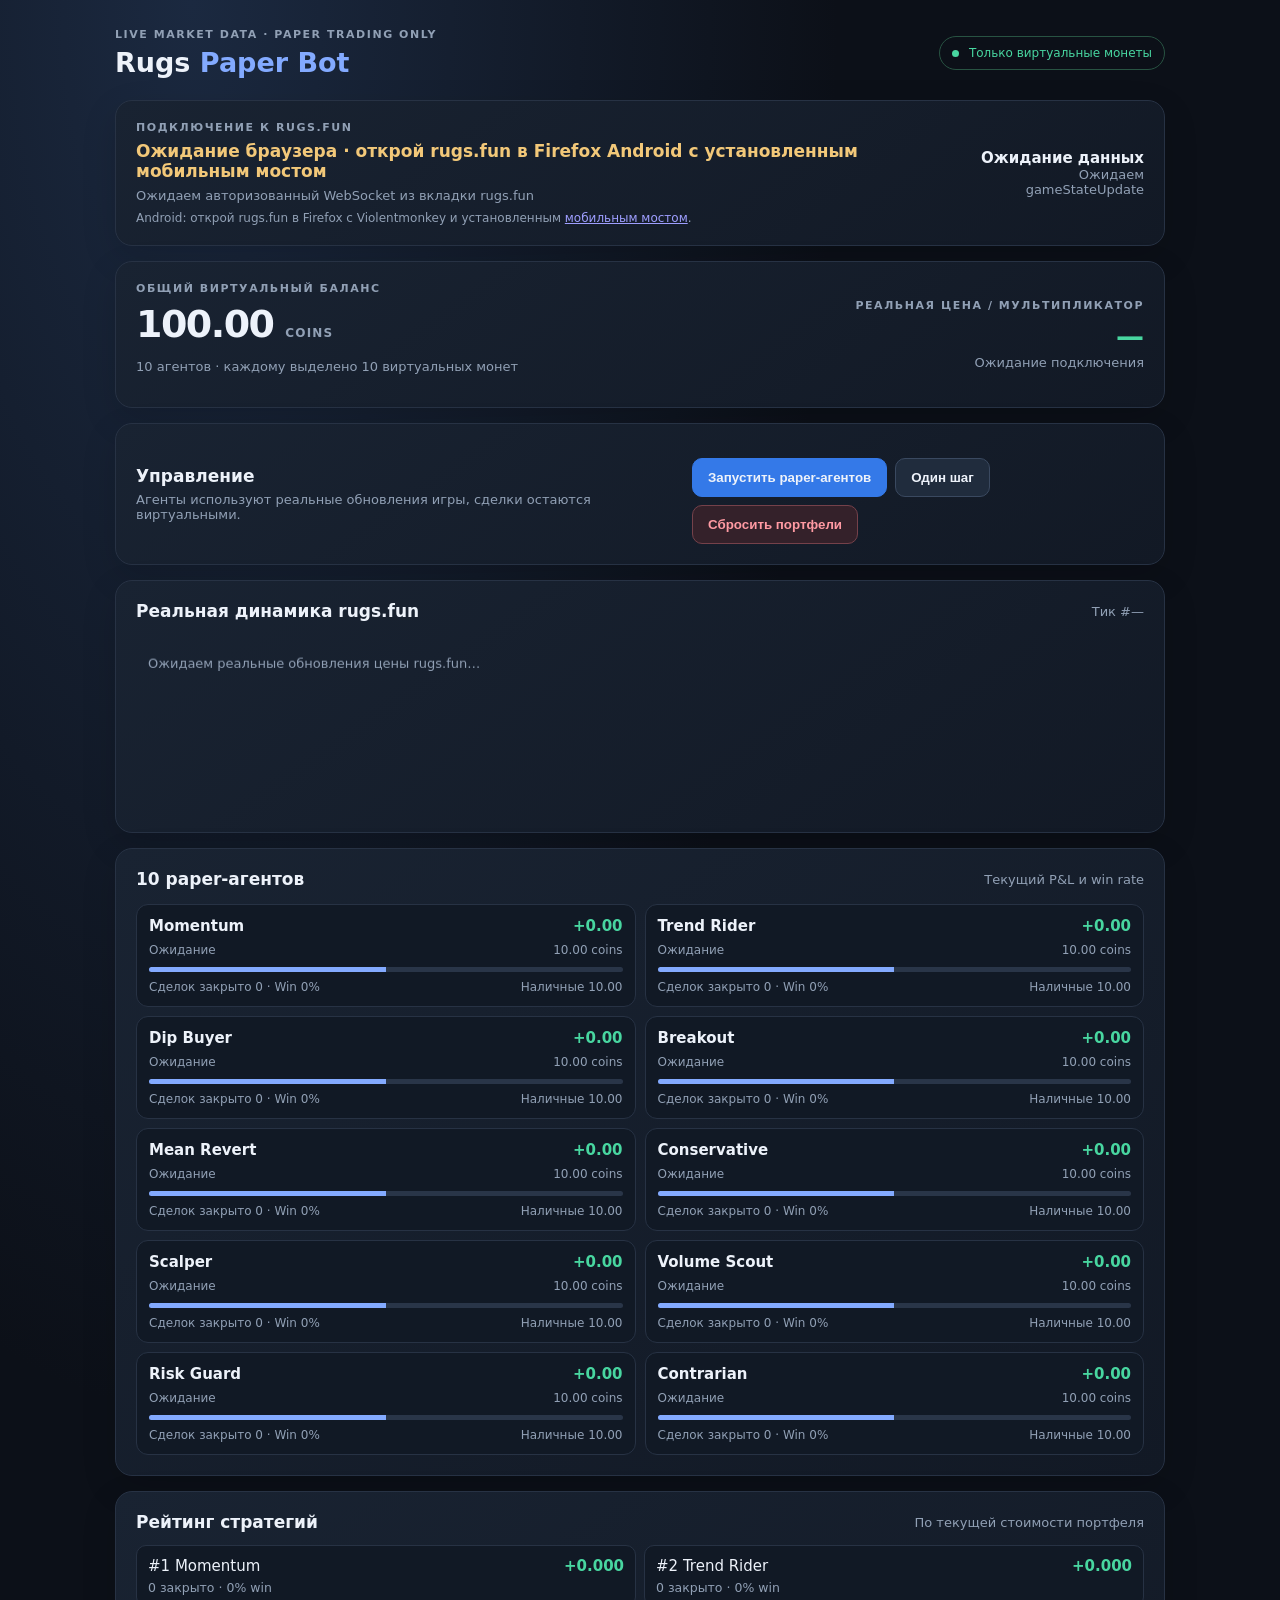
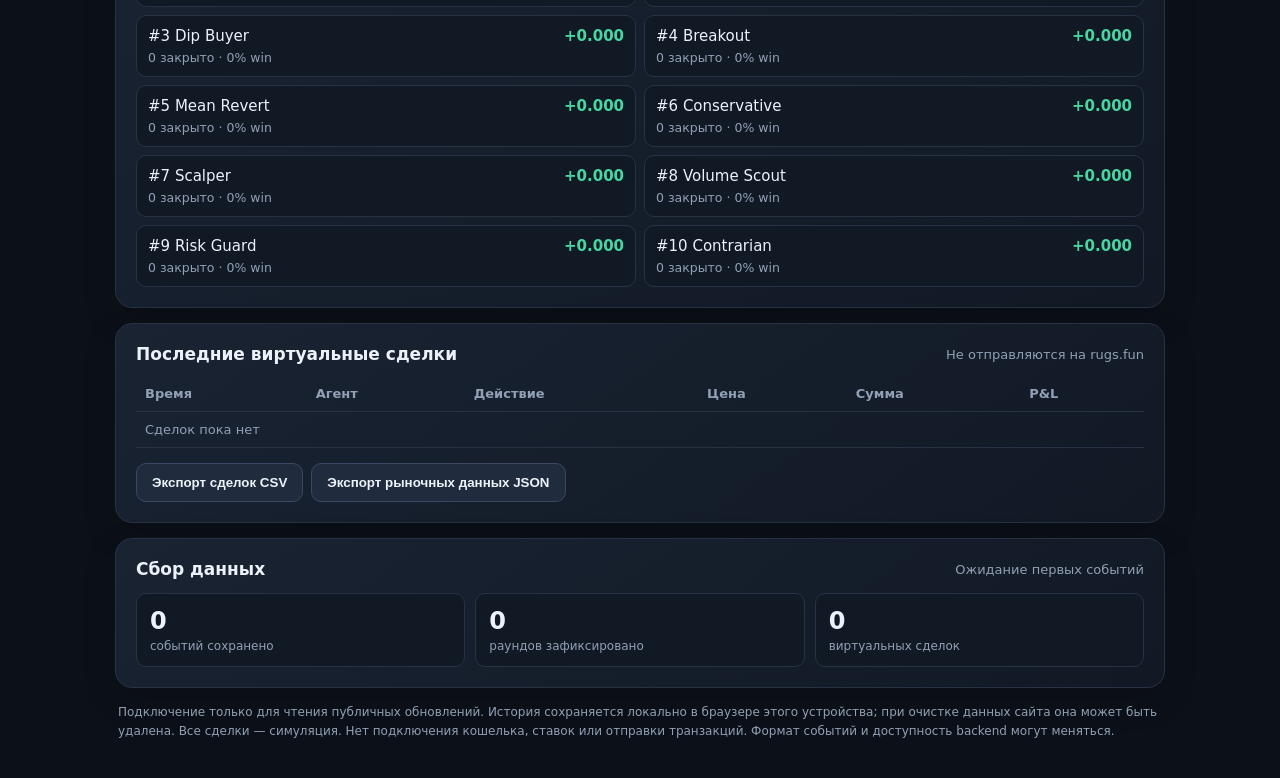
==== commit 1caea9b8: "Switch dashboard to mobile bridge and add Android setup link" ====
--- a/rugs-bot/index.html
+++ b/rugs-bot/index.html
@@ -1,8 +1,8 @@
 <!doctype html>
-<html lang="ru"><head><meta charset="utf-8"><meta name="viewport" content="width=device-width,initial-scale=1"><meta name="theme-color" content="#10131b"><title>Rugs Paper Bot — live data</title><link rel="stylesheet" href="style.css"><script src="https://cdn.socket.io/4.7.4/socket.io.min.js"></script></head>
+<html lang="ru"><head><meta charset="utf-8"><meta name="viewport" content="width=device-width,initial-scale=1"><meta name="theme-color" content="#10131b"><title>Rugs Paper Bot — live data</title><link rel="stylesheet" href="style.css"></head>
 <body><header class="top"><div><div class="eyebrow">LIVE MARKET DATA · PAPER TRADING ONLY</div><h1>Rugs <span>Paper Bot</span></h1></div><div class="status"><i></i> Только виртуальные монеты</div></header>
 <main>
-<section class="panel connectionPanel"><div><div class="eyebrow">ПОДКЛЮЧЕНИЕ К RUGS.FUN</div><div id="connectionStatus" class="connection pending">Подключение…</div><div id="lastUpdate" class="muted">Нет полученных обновлений</div></div><div class="roundInfo"><strong id="roundState">Ожидание данных</strong><div id="roundMeta" class="muted">Ожидаем gameStateUpdate</div></div></section>
+<section class="panel connectionPanel"><div><div class="eyebrow">ПОДКЛЮЧЕНИЕ К RUGS.FUN</div><div id="connectionStatus" class="connection pending">Подключение…</div><div id="lastUpdate" class="muted">Ожидаем авторизованный канал из браузера rugs.fun</div><div class="muted" style="margin-top:8px;font-size:12px">Android: открой rugs.fun в Firefox с Violentmonkey и установленным <a href="https://raw.githubusercontent.com/programyst22/TEST/rugs-paper-bot/rugs-bot/rugs-mobile-bridge.user.js" target="_blank" rel="noopener">мобильным мостом</a>.</div></div><div class="roundInfo"><strong id="roundState">Ожидание данных</strong><div id="roundMeta" class="muted">Ожидаем gameStateUpdate</div></div></section>
 <section class="hero panel"><div><div class="eyebrow">ОБЩИЙ ВИРТУАЛЬНЫЙ БАЛАНС</div><div class="balance" id="totalBalance">100.00 <small>COINS</small></div><p class="muted">10 агентов · каждому выделено 10 виртуальных монет</p></div><div class="priceBox"><div class="eyebrow">РЕАЛЬНАЯ ЦЕНА / МУЛЬТИПЛИКАТОР</div><div class="price" id="price">—</div><div class="muted" id="priceChange">Ожидание подключения</div></div></section>
 <section class="controls panel"><div><h2>Управление</h2><p class="muted">Агенты используют реальные обновления игры, сделки остаются виртуальными.</p></div><div class="buttons"><button id="startBtn" class="primary">Запустить paper-агентов</button><button id="stepBtn">Один шаг</button><button id="resetBtn" class="danger">Сбросить портфели</button></div></section>
 <section class="panel"><div class="sectionHead"><h2>Реальная динамика rugs.fun</h2><span class="muted" id="tick">Тик #—</span></div><div class="chartWrap"><canvas id="chart" height="170"></canvas></div></section>
@@ -11,4 +11,4 @@
 <section class="panel"><div class="sectionHead"><h2>Последние виртуальные сделки</h2><span class="muted">Не отправляются на rugs.fun</span></div><div class="tableWrap"><table><thead><tr><th>Время</th><th>Агент</th><th>Действие</th><th>Цена</th><th>Сумма</th><th>P&amp;L</th></tr></thead><tbody id="trades"><tr><td colspan="6" class="muted">Сделок пока нет</td></tr></tbody></table></div><div class="buttons exportButtons"><button id="exportTrades">Экспорт сделок CSV</button><button id="exportMarket">Экспорт рыночных данных JSON</button></div></section>
 <section class="panel dataPanel"><div class="sectionHead"><h2>Сбор данных</h2><span id="dataStatus" class="muted">Ожидание</span></div><div class="statsGrid"><div><strong id="eventsCount">0</strong><span>событий сохранено</span></div><div><strong id="roundsCount">0</strong><span>раундов зафиксировано</span></div><div><strong id="savedCount">0</strong><span>виртуальных сделок</span></div></div></section>
 <p class="disclaimer">Подключение только для чтения публичных обновлений. История сохраняется локально в браузере этого устройства; при очистке данных сайта она может быть удалена. Все сделки — симуляция. Нет подключения кошелька, ставок или отправки транзакций. Формат событий и доступность backend могут меняться.</p>
-</main><script src="app.js?v=b39582e"></script></body></html>+</main><script src="app.js?v=c48adbde"></script></body></html>
